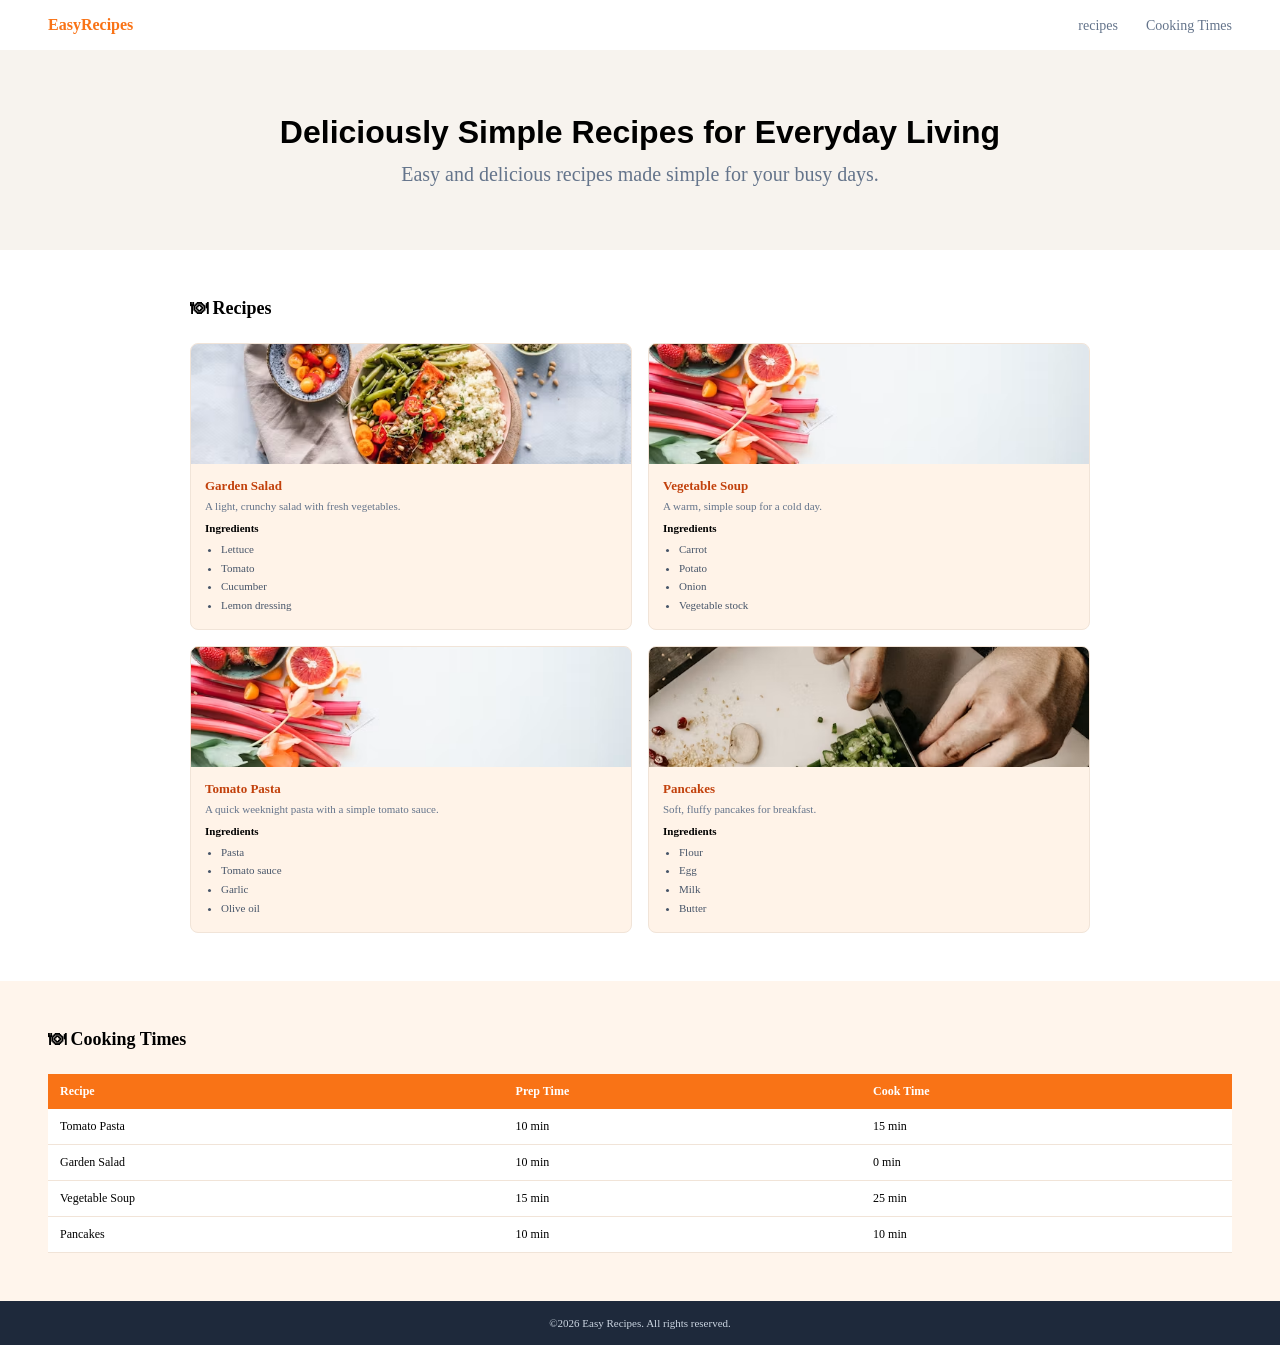
==== index.html @ 161630ca "fix website structure" ====
<!DOCTYPE html>
<html lang="en">
<head>
    <meta charset="UTF-8">
    <meta name="viewport" content="width=device-width, initial-scale=1.0">
    <title>The Black Beauty</title>
    <link rel="stylesheet" href="style.css">
</head>
<body>
    <!-- header section start-->
        <header class="header">
            <a href="#" class="logo">EasyRecipes</a>
        <br>
        <nav>
            <a href="#recipes">recipes</a>
             <a href="#times">Cooking Times</a>
        </nav>
        </header>
    <!-- end header section -->
        <!-- hero section  -->
            <section class="hero">
            <h1>Deliciously Simple Recipes for Everyday Living</h1>
            <p>Easy and delicious recipes made simple for your busy days.</p>
             </section>
        <!-- close hero section -->

     <section class="recipes" id="recipes">
    <h2 class="blue">🍽 Recipes</h2>
  <div class="grid">

    <article class="card">
      <img src="img/coking1.avif" alt="Garden Salad" class="card-img">
      <div class="card-body">
        <h3>Garden Salad</h3>
        <p class="desc">A light, crunchy salad with fresh vegetables.</p>
        <h4>Ingredients</h4>
        <ul>
          <li>Lettuce</li>
          <li>Tomato</li>
          <li>Cucumber</li>
          <li>Lemon dressing</li>
        </ul>
      </div>
    </article>

    <article class="card">
      <img src="img/coking3.avif" alt="Vegetable Soup" class="card-img">
      <div class="card-body">
        <h3>Vegetable Soup</h3>
        <p class="desc">A warm, simple soup for a cold day.</p>
        <h4>Ingredients</h4>
        <ul>
          <li>Carrot</li>
          <li>Potato</li>
          <li>Onion</li>
          <li>Vegetable stock</li>
        </ul>
      </div>
    </article>

    <article class="card">
      <img src="img/coking3.avif" alt="Tomato Pasta" class="card-img">
      <div class="card-body">
        <h3>Tomato Pasta</h3>
        <p class="desc">A quick weeknight pasta with a simple tomato sauce.</p>
        <h4>Ingredients</h4>
        <ul>
          <li>Pasta</li>
          <li>Tomato sauce</li>
          <li>Garlic</li>
          <li>Olive oil</li>
        </ul>
      </div>
    </article>

    <article class="card">
      <img src="img/cokinh2.avif" alt="Pancakes" class="card-img">
      <div class="card-body">
        <h3>Pancakes</h3>
        <p class="desc">Soft, fluffy pancakes for breakfast.</p>
        <h4>Ingredients</h4>
        <ul>
          <li>Flour</li>
          <li>Egg</li>
          <li>Milk</li>
          <li>Butter</li>
        </ul>
      </div>
    </article>
  </div>
    </section>
    <section class="times" id="times">
    <h2>🍽 Cooking Times</h2>
    <table>
    <thead>
      <tr>
        <th>Recipe</th>
        <th>Prep Time</th>
        <th>Cook Time</th>
      </tr>
      <!-- thead -->
       <tbody>
      <tr>
        <td>Tomato Pasta</td>
        <td>10 min</td>
        <td>15 min</td>
      </tr>
      <tr>
        <td>Garden Salad</td>
        <td>10 min</td>
        <td>0 min</td>
      </tr>
      <tr>
        <td>Vegetable Soup</td>
        <td>15 min</td>
        <td>25 min</td>
      </tr>
      <tr>
        <td>Pancakes</td>
        <td>10 min</td>
        <td>10 min</td>
      </tr>
    </tbody>
       <!-- close -->
    </thead>
    </table>
    </section>
    <footer class="footer">
    ©2026 Easy Recipes. All rights reserved.
    </footer>


</body>
</html>
---- style.css ----
*{
    margin: 0;
    padding: 0;
}
/* start header section */
header{
    display: flex;
    justify-content: space-between;
    align-items: center;
    padding: 16px 48px;
}
.logo{
    color: #f97316;
    font-weight: bold;
    text-decoration: none;
}
.header nav a{
    margin-left: 24px;
    font-size: 14px;
    color: #64748b;
    text-decoration: none;
}
/* header section end */
.hero{
    text-align: center;
    padding: 64px 24px;
    background: #F7F3EE;
}
.hero h1{
    font-size: 32px;
    margin-bottom: 12px;
    font-family: Arial;
}
.hero p{
    font-size: 20px;
    color: #64748b;

}
.grid{
    display: grid;
    grid-template-columns: repeat(2,1fr);
    gap: 16px;
}
.card{
    border-radius: 8px;
    overflow: hidden;
}
.card-img{
    width: 100%;
    height: 120px;
    object-fit: cover;
    display: block;
}
/* Recipes */

.recipes {
  padding: 48px;
  max-width: 900px;
  margin: 0 auto;
}

.recipes h2 {
  font-size: 18px;
  margin-bottom: 24px;
}

.grid {
  display: grid;
  grid-template-columns: repeat(2, 1fr);
  gap: 16px;
}

.card {
  background: #fff3e8;
  border: 1px solid #f1e4d8;
  border-radius: 8px;
  overflow: hidden;
}

.card-img {
  width: 100%;
  height: 120px;
  object-fit: cover;
  display: block;
}

.card-body {
  padding: 14px;
}

.card-body h3 {
  font-size: 13px;
  color: #c2410c;
  margin-bottom: 6px;
}

.desc {
  font-size: 11px;
  color: #64748b;
  margin-bottom: 10px;
}

.card-body h4 {
  font-size: 11px;
  margin-bottom: 6px;
}

.card-body ul {
  padding-left: 16px;
  font-size: 11px;
  color: #475569;
  line-height: 1.7;
}
.recipes.blue h2{
    font-size: 52px;
    margin-bottom: 12px;

}
.times {
  background: #fff5ec;
  padding: 48px;
}

.times h2 {
  font-size: 18px;
  margin-bottom: 24px;
}
table {
  width: 100%;
  border-collapse: collapse;
  background: #fff;
  font-size: 12px;
}

th {
  background: #f97316;
  color: #fff;
  text-align: left;
  padding: 10px 12px;
}
td {
  padding: 10px 12px;
  border-bottom: 1px solid #f1e4d8;
}
.footer {
  background: #1e293b;
  color: #cbd5e1;
  text-align: center;
  font-size: 11px;
  padding: 16px;
}
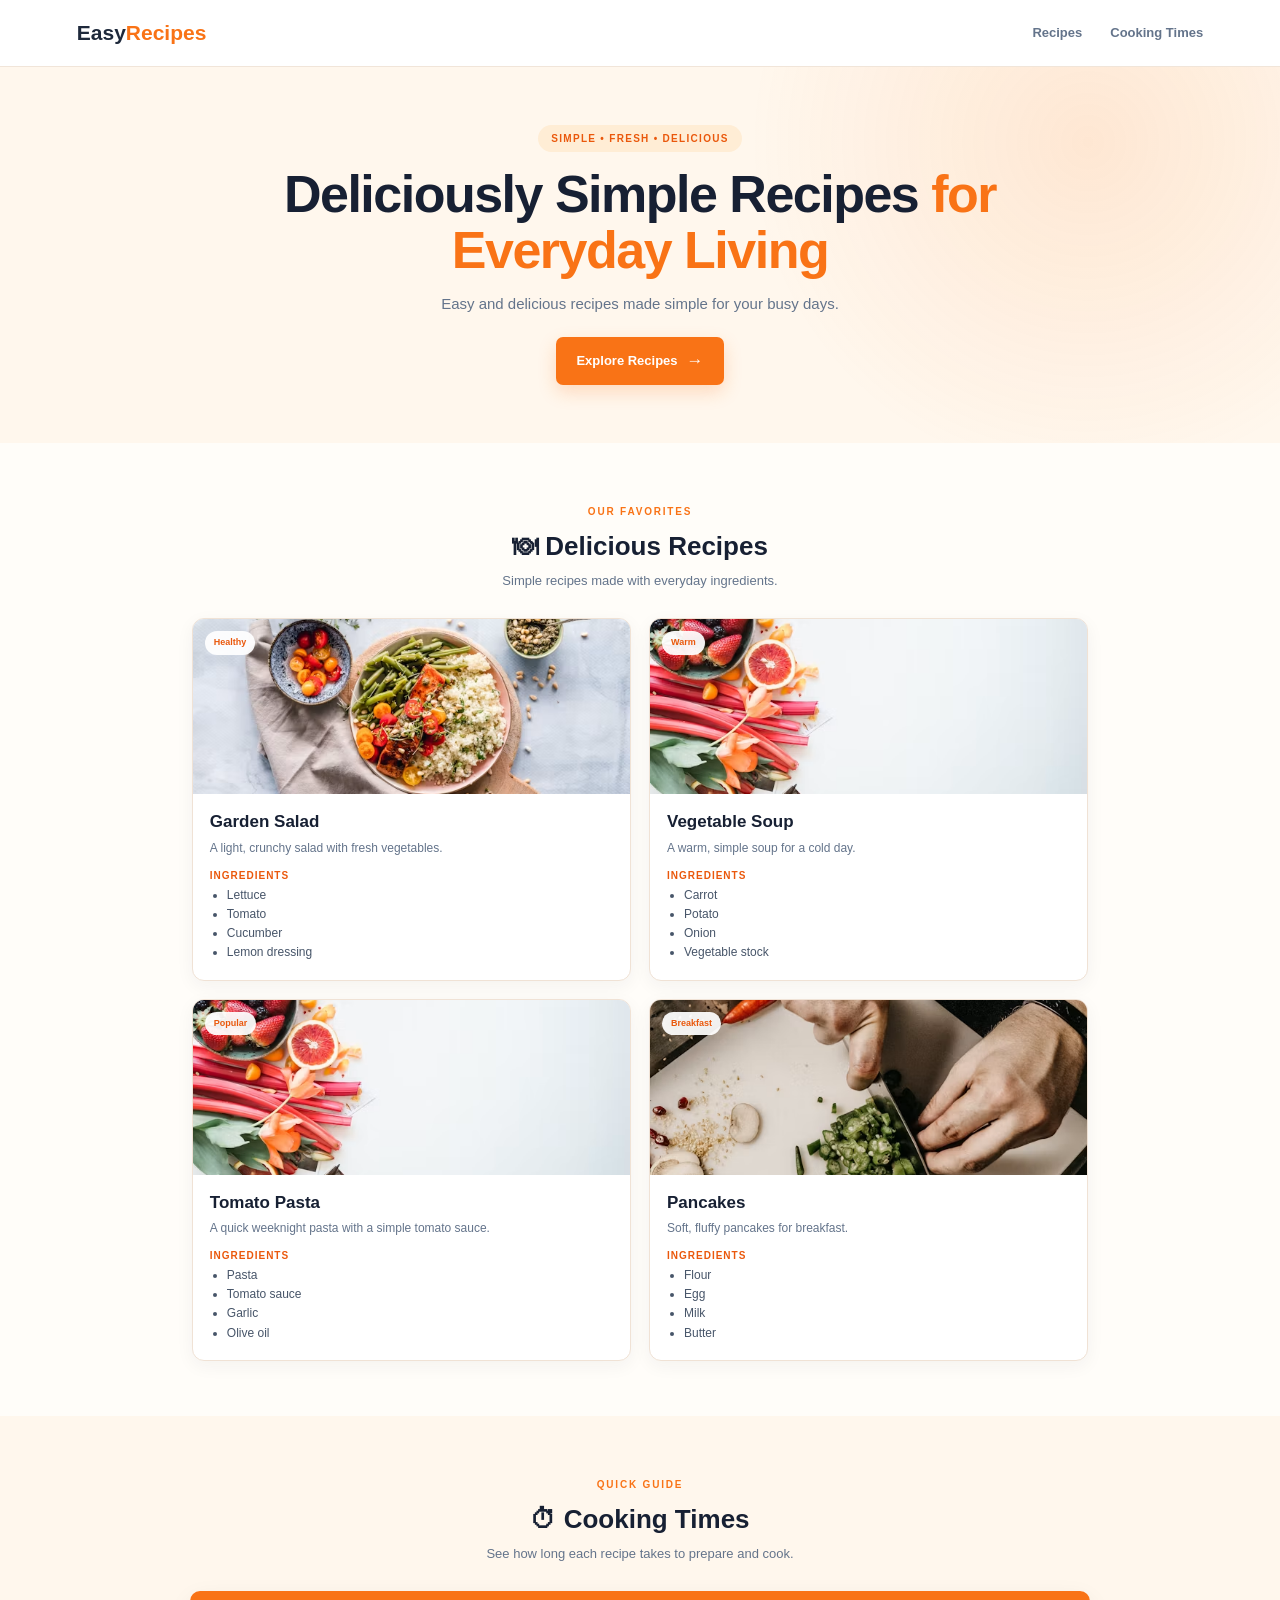
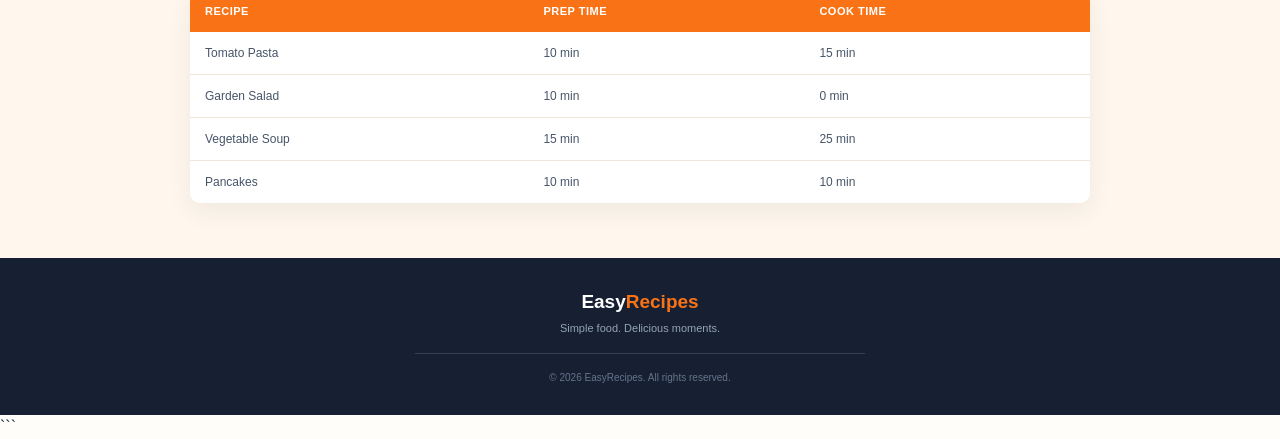
==== commit 2ee997ab: "all file change" ====
--- a/index.html
+++ b/index.html
@@ -1,134 +1,324 @@
+
 <!DOCTYPE html>
 <html lang="en">
+
 <head>
     <meta charset="UTF-8">
     <meta name="viewport" content="width=device-width, initial-scale=1.0">
-    <title>The Black Beauty</title>
+
+    <title>EasyRecipes | Simple Recipes</title>
+
     <link rel="stylesheet" href="style.css">
 </head>
+
 <body>
-    <!-- header section start-->
-        <header class="header">
-            <a href="#" class="logo">EasyRecipes</a>
-        <br>
-        <nav>
-            <a href="#recipes">recipes</a>
-             <a href="#times">Cooking Times</a>
+
+    <!-- Header Start -->
+    <header class="header">
+
+        <a href="#" class="logo">
+            Easy<span>Recipes</span>
+        </a>
+
+        <nav class="nav">
+            <a href="#recipes">Recipes</a>
+            <a href="#times">Cooking Times</a>
         </nav>
-        </header>
-    <!-- end header section -->
-        <!-- hero section  -->
-            <section class="hero">
-            <h1>Deliciously Simple Recipes for Everyday Living</h1>
-            <p>Easy and delicious recipes made simple for your busy days.</p>
-             </section>
-        <!-- close hero section -->
-
-     <section class="recipes" id="recipes">
-    <h2 class="blue">🍽 Recipes</h2>
-  <div class="grid">
-
-    <article class="card">
-      <img src="img/coking1.avif" alt="Garden Salad" class="card-img">
-      <div class="card-body">
-        <h3>Garden Salad</h3>
-        <p class="desc">A light, crunchy salad with fresh vegetables.</p>
-        <h4>Ingredients</h4>
-        <ul>
-          <li>Lettuce</li>
-          <li>Tomato</li>
-          <li>Cucumber</li>
-          <li>Lemon dressing</li>
-        </ul>
-      </div>
-    </article>
-
-    <article class="card">
-      <img src="img/coking3.avif" alt="Vegetable Soup" class="card-img">
-      <div class="card-body">
-        <h3>Vegetable Soup</h3>
-        <p class="desc">A warm, simple soup for a cold day.</p>
-        <h4>Ingredients</h4>
-        <ul>
-          <li>Carrot</li>
-          <li>Potato</li>
-          <li>Onion</li>
-          <li>Vegetable stock</li>
-        </ul>
-      </div>
-    </article>
-
-    <article class="card">
-      <img src="img/coking3.avif" alt="Tomato Pasta" class="card-img">
-      <div class="card-body">
-        <h3>Tomato Pasta</h3>
-        <p class="desc">A quick weeknight pasta with a simple tomato sauce.</p>
-        <h4>Ingredients</h4>
-        <ul>
-          <li>Pasta</li>
-          <li>Tomato sauce</li>
-          <li>Garlic</li>
-          <li>Olive oil</li>
-        </ul>
-      </div>
-    </article>
-
-    <article class="card">
-      <img src="img/cokinh2.avif" alt="Pancakes" class="card-img">
-      <div class="card-body">
-        <h3>Pancakes</h3>
-        <p class="desc">Soft, fluffy pancakes for breakfast.</p>
-        <h4>Ingredients</h4>
-        <ul>
-          <li>Flour</li>
-          <li>Egg</li>
-          <li>Milk</li>
-          <li>Butter</li>
-        </ul>
-      </div>
-    </article>
-  </div>
+
+    </header>
+    <!-- Header End -->
+
+
+    <!-- Hero Start -->
+    <section class="hero">
+
+        <div class="hero-content">
+
+            <span class="hero-badge">
+                SIMPLE • FRESH • DELICIOUS
+            </span>
+
+            <h1>
+                Deliciously Simple Recipes
+                <span>for Everyday Living</span>
+            </h1>
+
+            <p>
+                Easy and delicious recipes made simple for your busy days.
+            </p>
+
+            <a href="#recipes" class="hero-btn">
+                Explore Recipes <span>→</span>
+            </a>
+
+        </div>
+
     </section>
+    <!-- Hero End -->
+
+
+    <!-- Recipes Start -->
+    <section class="recipes" id="recipes">
+
+        <div class="section-heading">
+
+            <span>OUR FAVORITES</span>
+
+            <h2>🍽 Delicious Recipes</h2>
+
+            <p>
+                Simple recipes made with everyday ingredients.
+            </p>
+
+        </div>
+
+
+        <div class="grid">
+
+            <!-- Recipe 1 -->
+            <article class="card">
+
+                <div class="image-wrapper">
+
+                    <img
+                        src="img/coking1.avif"
+                        alt="Garden Salad"
+                        class="card-img"
+                    >
+
+                    <span class="card-tag">Healthy</span>
+
+                </div>
+
+                <div class="card-body">
+
+                    <h3>Garden Salad</h3>
+
+                    <p class="desc">
+                        A light, crunchy salad with fresh vegetables.
+                    </p>
+
+                    <h4>Ingredients</h4>
+
+                    <ul>
+                        <li>Lettuce</li>
+                        <li>Tomato</li>
+                        <li>Cucumber</li>
+                        <li>Lemon dressing</li>
+                    </ul>
+
+                </div>
+
+            </article>
+
+
+            <!-- Recipe 2 -->
+            <article class="card">
+
+                <div class="image-wrapper">
+
+                    <img
+                        src="img/coking3.avif"
+                        alt="Vegetable Soup"
+                        class="card-img"
+                    >
+
+                    <span class="card-tag">Warm</span>
+
+                </div>
+
+                <div class="card-body">
+
+                    <h3>Vegetable Soup</h3>
+
+                    <p class="desc">
+                        A warm, simple soup for a cold day.
+                    </p>
+
+                    <h4>Ingredients</h4>
+
+                    <ul>
+                        <li>Carrot</li>
+                        <li>Potato</li>
+                        <li>Onion</li>
+                        <li>Vegetable stock</li>
+                    </ul>
+
+                </div>
+
+            </article>
+
+
+            <!-- Recipe 3 -->
+            <article class="card">
+
+                <div class="image-wrapper">
+
+                    <img
+                        src="img/coking3.avif"
+                        alt="Tomato Pasta"
+                        class="card-img"
+                    >
+
+                    <span class="card-tag">Popular</span>
+
+                </div>
+
+                <div class="card-body">
+
+                    <h3>Tomato Pasta</h3>
+
+                    <p class="desc">
+                        A quick weeknight pasta with a simple tomato sauce.
+                    </p>
+
+                    <h4>Ingredients</h4>
+
+                    <ul>
+                        <li>Pasta</li>
+                        <li>Tomato sauce</li>
+                        <li>Garlic</li>
+                        <li>Olive oil</li>
+                    </ul>
+
+                </div>
+
+            </article>
+
+
+            <!-- Recipe 4 -->
+            <article class="card">
+
+                <div class="image-wrapper">
+
+                    <img
+                        src="img/cokinh2.avif"
+                        alt="Pancakes"
+                        class="card-img"
+                    >
+
+                    <span class="card-tag">Breakfast</span>
+
+                </div>
+
+                <div class="card-body">
+
+                    <h3>Pancakes</h3>
+
+                    <p class="desc">
+                        Soft, fluffy pancakes for breakfast.
+                    </p>
+
+                    <h4>Ingredients</h4>
+
+                    <ul>
+                        <li>Flour</li>
+                        <li>Egg</li>
+                        <li>Milk</li>
+                        <li>Butter</li>
+                    </ul>
+
+                </div>
+
+            </article>
+
+        </div>
+
+    </section>
+    <!-- Recipes End -->
+
+
+    <!-- Cooking Times Start -->
     <section class="times" id="times">
-    <h2>🍽 Cooking Times</h2>
-    <table>
-    <thead>
-      <tr>
-        <th>Recipe</th>
-        <th>Prep Time</th>
-        <th>Cook Time</th>
-      </tr>
-      <!-- thead -->
-       <tbody>
-      <tr>
-        <td>Tomato Pasta</td>
-        <td>10 min</td>
-        <td>15 min</td>
-      </tr>
-      <tr>
-        <td>Garden Salad</td>
-        <td>10 min</td>
-        <td>0 min</td>
-      </tr>
-      <tr>
-        <td>Vegetable Soup</td>
-        <td>15 min</td>
-        <td>25 min</td>
-      </tr>
-      <tr>
-        <td>Pancakes</td>
-        <td>10 min</td>
-        <td>10 min</td>
-      </tr>
-    </tbody>
-       <!-- close -->
-    </thead>
-    </table>
+
+        <div class="section-heading">
+
+            <span>QUICK GUIDE</span>
+
+            <h2>⏱ Cooking Times</h2>
+
+            <p>
+                See how long each recipe takes to prepare and cook.
+            </p>
+
+        </div>
+
+
+        <div class="table-wrapper">
+
+            <table>
+
+                <thead>
+
+                    <tr>
+                        <th>Recipe</th>
+                        <th>Prep Time</th>
+                        <th>Cook Time</th>
+                    </tr>
+
+                </thead>
+
+                <tbody>
+
+                    <tr>
+                        <td>Tomato Pasta</td>
+                        <td>10 min</td>
+                        <td>15 min</td>
+                    </tr>
+
+                    <tr>
+                        <td>Garden Salad</td>
+                        <td>10 min</td>
+                        <td>0 min</td>
+                    </tr>
+
+                    <tr>
+                        <td>Vegetable Soup</td>
+                        <td>15 min</td>
+                        <td>25 min</td>
+                    </tr>
+
+                    <tr>
+                        <td>Pancakes</td>
+                        <td>10 min</td>
+                        <td>10 min</td>
+                    </tr>
+
+                </tbody>
+
+            </table>
+
+        </div>
+
     </section>
+    <!-- Cooking Times End -->
+
+
+    <!-- Footer Start -->
     <footer class="footer">
-    ©2026 Easy Recipes. All rights reserved.
+
+        <div class="footer-content">
+
+            <a href="#" class="logo">
+                Easy<span>Recipes</span>
+            </a>
+
+            <p>
+                Simple food. Delicious moments.
+            </p>
+
+            <div class="footer-line"></div>
+
+            <p class="copyright">
+                © 2026 EasyRecipes. All rights reserved.
+            </p>
+
+        </div>
+
     </footer>
-
+    <!-- Footer End -->
 
 </body>
-</html>+
+</html>
+```
--- a/style.css
+++ b/style.css
@@ -1,151 +1,616 @@
-*{
+
+/* ================================
+   RESET
+================================ */
+
+* {
     margin: 0;
     padding: 0;
-}
-/* start header section */
-header{
+    box-sizing: border-box;
+}
+
+html {
+    scroll-behavior: smooth;
+}
+
+body {
+    font-family: Arial, Helvetica, sans-serif;
+    background: #fffdf9;
+    color: #1e293b;
+    line-height: 1.5;
+}
+
+a {
+    text-decoration: none;
+}
+
+img {
+    max-width: 100%;
+}
+
+
+/* ================================
+   HEADER
+================================ */
+
+.header {
     display: flex;
     justify-content: space-between;
     align-items: center;
-    padding: 16px 48px;
-}
-.logo{
+
+    padding: 17px 6%;
+
+    background: #ffffff;
+
+    border-bottom: 1px solid #f1e5d9;
+
+    position: sticky;
+    top: 0;
+    z-index: 1000;
+}
+
+.logo {
+    color: #1e293b;
+    font-size: 21px;
+    font-weight: 800;
+}
+
+.logo span {
     color: #f97316;
-    font-weight: bold;
-    text-decoration: none;
-}
-.header nav a{
-    margin-left: 24px;
-    font-size: 14px;
+}
+
+.nav {
+    display: flex;
+    gap: 28px;
+}
+
+.nav a {
     color: #64748b;
-    text-decoration: none;
-}
-/* header section end */
-.hero{
+    font-size: 13px;
+    font-weight: 600;
+
+    transition: 0.3s;
+}
+
+.nav a:hover {
+    color: #f97316;
+}
+
+
+/* ================================
+   HERO
+================================ */
+
+.hero {
+    padding: 58px 20px;
+
     text-align: center;
-    padding: 64px 24px;
-    background: #F7F3EE;
-}
-.hero h1{
-    font-size: 32px;
-    margin-bottom: 12px;
-    font-family: Arial;
-}
-.hero p{
-    font-size: 20px;
+
+    background:
+        radial-gradient(
+            circle at 85% 20%,
+            rgba(249, 115, 22, 0.12),
+            transparent 30%
+        ),
+        #fff7ed;
+}
+
+.hero-content {
+    max-width: 780px;
+    margin: auto;
+}
+
+.hero-badge {
+    display: inline-block;
+
+    margin-bottom: 14px;
+    padding: 6px 13px;
+
+    border-radius: 50px;
+
+    background: #ffedd5;
+    color: #ea580c;
+
+    font-size: 10px;
+    font-weight: 700;
+
+    letter-spacing: 1.3px;
+}
+
+.hero h1 {
+    color: #172033;
+
+    font-size: clamp(32px, 5vw, 52px);
+
+    line-height: 1.08;
+
+    letter-spacing: -1.5px;
+
+    margin-bottom: 15px;
+}
+
+.hero h1 span {
+    color: #f97316;
+}
+
+.hero p {
     color: #64748b;
 
-}
-.grid{
+    font-size: 15px;
+
+    max-width: 540px;
+
+    margin: 0 auto 22px;
+}
+
+.hero-btn {
+    display: inline-flex;
+    align-items: center;
+    gap: 9px;
+
+    padding: 11px 20px;
+
+    border-radius: 7px;
+
+    background: #f97316;
+    color: #ffffff;
+
+    font-size: 13px;
+    font-weight: 700;
+
+    box-shadow: 0 7px 18px rgba(249, 115, 22, 0.22);
+
+    transition: 0.3s;
+}
+
+.hero-btn:hover {
+    background: #ea580c;
+    transform: translateY(-2px);
+}
+
+.hero-btn span {
+    font-size: 17px;
+}
+
+
+/* ================================
+   SECTION HEADING
+================================ */
+
+.section-heading {
+    text-align: center;
+
+    max-width: 600px;
+
+    margin: 0 auto 28px;
+}
+
+.section-heading > span {
+    color: #f97316;
+
+    font-size: 10px;
+    font-weight: 800;
+
+    letter-spacing: 1.8px;
+}
+
+.section-heading h2 {
+    color: #172033;
+
+    font-size: 26px;
+
+    margin: 5px 0 5px;
+}
+
+.section-heading p {
+    color: #64748b;
+
+    font-size: 13px;
+}
+
+
+/* ================================
+   RECIPES
+================================ */
+
+.recipes {
+    max-width: 1050px;
+
+    margin: auto;
+
+    padding: 55px 6%;
+}
+
+.grid {
     display: grid;
-    grid-template-columns: repeat(2,1fr);
-    gap: 16px;
-}
-.card{
-    border-radius: 8px;
+
+    grid-template-columns: repeat(2, 1fr);
+
+    gap: 18px;
+}
+
+
+/* ================================
+   CARD
+================================ */
+
+.card {
     overflow: hidden;
-}
-.card-img{
+
+    background: #ffffff;
+
+    border: 1px solid #f0e2d5;
+
+    border-radius: 12px;
+
+    box-shadow: 0 5px 18px rgba(30, 41, 59, 0.05);
+
+    transition: 0.3s ease;
+}
+
+.card:hover {
+    transform: translateY(-4px);
+
+    border-color: #fed7aa;
+
+    box-shadow: 0 12px 28px rgba(30, 41, 59, 0.09);
+}
+
+
+/* Image */
+
+.image-wrapper {
+    position: relative;
+    overflow: hidden;
+}
+
+.card-img {
     width: 100%;
-    height: 120px;
+
+    height: 175px;
+
+    display: block;
+
     object-fit: cover;
-    display: block;
-}
-/* Recipes */
-
-.recipes {
-  padding: 48px;
-  max-width: 900px;
-  margin: 0 auto;
-}
-
-.recipes h2 {
-  font-size: 18px;
-  margin-bottom: 24px;
-}
-
-.grid {
-  display: grid;
-  grid-template-columns: repeat(2, 1fr);
-  gap: 16px;
-}
-
-.card {
-  background: #fff3e8;
-  border: 1px solid #f1e4d8;
-  border-radius: 8px;
-  overflow: hidden;
-}
-
-.card-img {
-  width: 100%;
-  height: 120px;
-  object-fit: cover;
-  display: block;
-}
+
+    transition: 0.4s ease;
+}
+
+.card:hover .card-img {
+    transform: scale(1.04);
+}
+
+
+/* Card tag */
+
+.card-tag {
+    position: absolute;
+
+    top: 12px;
+    left: 12px;
+
+    padding: 5px 9px;
+
+    border-radius: 30px;
+
+    background: rgba(255, 255, 255, 0.93);
+
+    color: #ea580c;
+
+    font-size: 9px;
+    font-weight: 800;
+}
+
+
+/* Card body */
 
 .card-body {
-  padding: 14px;
+    padding: 15px 17px 17px;
 }
 
 .card-body h3 {
-  font-size: 13px;
-  color: #c2410c;
-  margin-bottom: 6px;
+    color: #172033;
+
+    font-size: 17px;
+
+    margin-bottom: 4px;
 }
 
 .desc {
-  font-size: 11px;
-  color: #64748b;
-  margin-bottom: 10px;
+    color: #64748b;
+
+    font-size: 12px;
+
+    margin-bottom: 11px;
 }
 
 .card-body h4 {
-  font-size: 11px;
-  margin-bottom: 6px;
+    color: #ea580c;
+
+    font-size: 10px;
+
+    text-transform: uppercase;
+
+    letter-spacing: 1px;
+
+    margin-bottom: 3px;
 }
 
 .card-body ul {
-  padding-left: 16px;
-  font-size: 11px;
-  color: #475569;
-  line-height: 1.7;
-}
-.recipes.blue h2{
-    font-size: 52px;
-    margin-bottom: 12px;
-
-}
+    padding-left: 17px;
+
+    color: #475569;
+
+    font-size: 12px;
+
+    line-height: 1.6;
+}
+
+
+/* ================================
+   COOKING TIMES
+================================ */
+
 .times {
-  background: #fff5ec;
-  padding: 48px;
-}
-
-.times h2 {
-  font-size: 18px;
-  margin-bottom: 24px;
-}
+    padding: 55px 6%;
+
+    background: #fff7ed;
+}
+
+.table-wrapper {
+    max-width: 900px;
+
+    margin: auto;
+
+    overflow-x: auto;
+
+    border-radius: 10px;
+
+    box-shadow: 0 8px 25px rgba(30, 41, 59, 0.07);
+}
+
 table {
-  width: 100%;
-  border-collapse: collapse;
-  background: #fff;
-  font-size: 12px;
+    width: 100%;
+
+    min-width: 500px;
+
+    border-collapse: collapse;
+
+    background: #ffffff;
+
+    font-size: 12px;
 }
 
 th {
-  background: #f97316;
-  color: #fff;
-  text-align: left;
-  padding: 10px 12px;
-}
+    padding: 12px 15px;
+
+    text-align: left;
+
+    background: #f97316;
+
+    color: #ffffff;
+
+    font-size: 11px;
+
+    text-transform: uppercase;
+
+    letter-spacing: 0.5px;
+}
+
 td {
-  padding: 10px 12px;
-  border-bottom: 1px solid #f1e4d8;
-}
+    padding: 12px 15px;
+
+    color: #475569;
+
+    border-bottom: 1px solid #f1e5d9;
+}
+
+tbody tr {
+    transition: 0.2s;
+}
+
+tbody tr:hover {
+    background: #fff7ed;
+}
+
+tbody tr:last-child td {
+    border-bottom: none;
+}
+
+
+/* ================================
+   FOOTER
+================================ */
+
 .footer {
-  background: #1e293b;
-  color: #cbd5e1;
-  text-align: center;
-  font-size: 11px;
-  padding: 16px;
-}+    padding: 30px 20px;
+
+    text-align: center;
+
+    background: #172033;
+
+    color: #cbd5e1;
+}
+
+.footer .logo {
+    display: inline-block;
+
+    color: #ffffff;
+
+    font-size: 19px;
+
+    margin-bottom: 4px;
+}
+
+.footer-content > p {
+    color: #94a3b8;
+
+    font-size: 11px;
+}
+
+.footer-line {
+    height: 1px;
+
+    max-width: 450px;
+
+    margin: 16px auto;
+
+    background: #334155;
+}
+
+.footer .copyright {
+    color: #64748b;
+
+    font-size: 10px;
+}
+
+
+/* ================================
+   TABLET
+================================ */
+
+@media (max-width: 768px) {
+
+    .header {
+        padding: 15px 5%;
+    }
+
+    .nav {
+        gap: 20px;
+    }
+
+    .hero {
+        padding: 50px 20px;
+    }
+
+    .recipes,
+    .times {
+        padding: 48px 5%;
+    }
+
+}
+
+
+/* ================================
+   MOBILE
+================================ */
+
+@media (max-width: 600px) {
+
+    .header {
+        padding: 14px 20px;
+
+        flex-direction: column;
+
+        gap: 10px;
+    }
+
+    .logo {
+        font-size: 20px;
+    }
+
+    .nav {
+        gap: 22px;
+    }
+
+    .nav a {
+        font-size: 12px;
+    }
+
+
+    .hero {
+        padding: 45px 18px;
+    }
+
+    .hero-badge {
+        font-size: 8px;
+
+        padding: 6px 10px;
+    }
+
+    .hero h1 {
+        font-size: 34px;
+
+        letter-spacing: -1px;
+    }
+
+    .hero p {
+        font-size: 13px;
+
+        margin-bottom: 18px;
+    }
+
+    .hero-btn {
+        padding: 10px 17px;
+
+        font-size: 12px;
+    }
+
+
+    .recipes {
+        padding: 45px 20px;
+    }
+
+    .times {
+        padding: 45px 20px;
+    }
+
+    .section-heading {
+        margin-bottom: 23px;
+    }
+
+    .section-heading h2 {
+        font-size: 23px;
+    }
+
+    .section-heading p {
+        font-size: 12px;
+    }
+
+
+    .grid {
+        grid-template-columns: 1fr;
+
+        gap: 16px;
+    }
+
+    .card-img {
+        height: 190px;
+    }
+
+
+    .card-body {
+        padding: 14px 15px 16px;
+    }
+
+
+    .footer {
+        padding: 28px 20px;
+    }
+
+}
+
+
+/* ================================
+   SMALL MOBILE
+================================ */
+
+@media (max-width: 380px) {
+
+    .nav {
+        gap: 15px;
+    }
+
+    .nav a {
+        font-size: 11px;
+    }
+
+    .hero h1 {
+        font-size: 30px;
+    }
+
+    .card-img {
+        height: 175px;
+    }
+
+}
